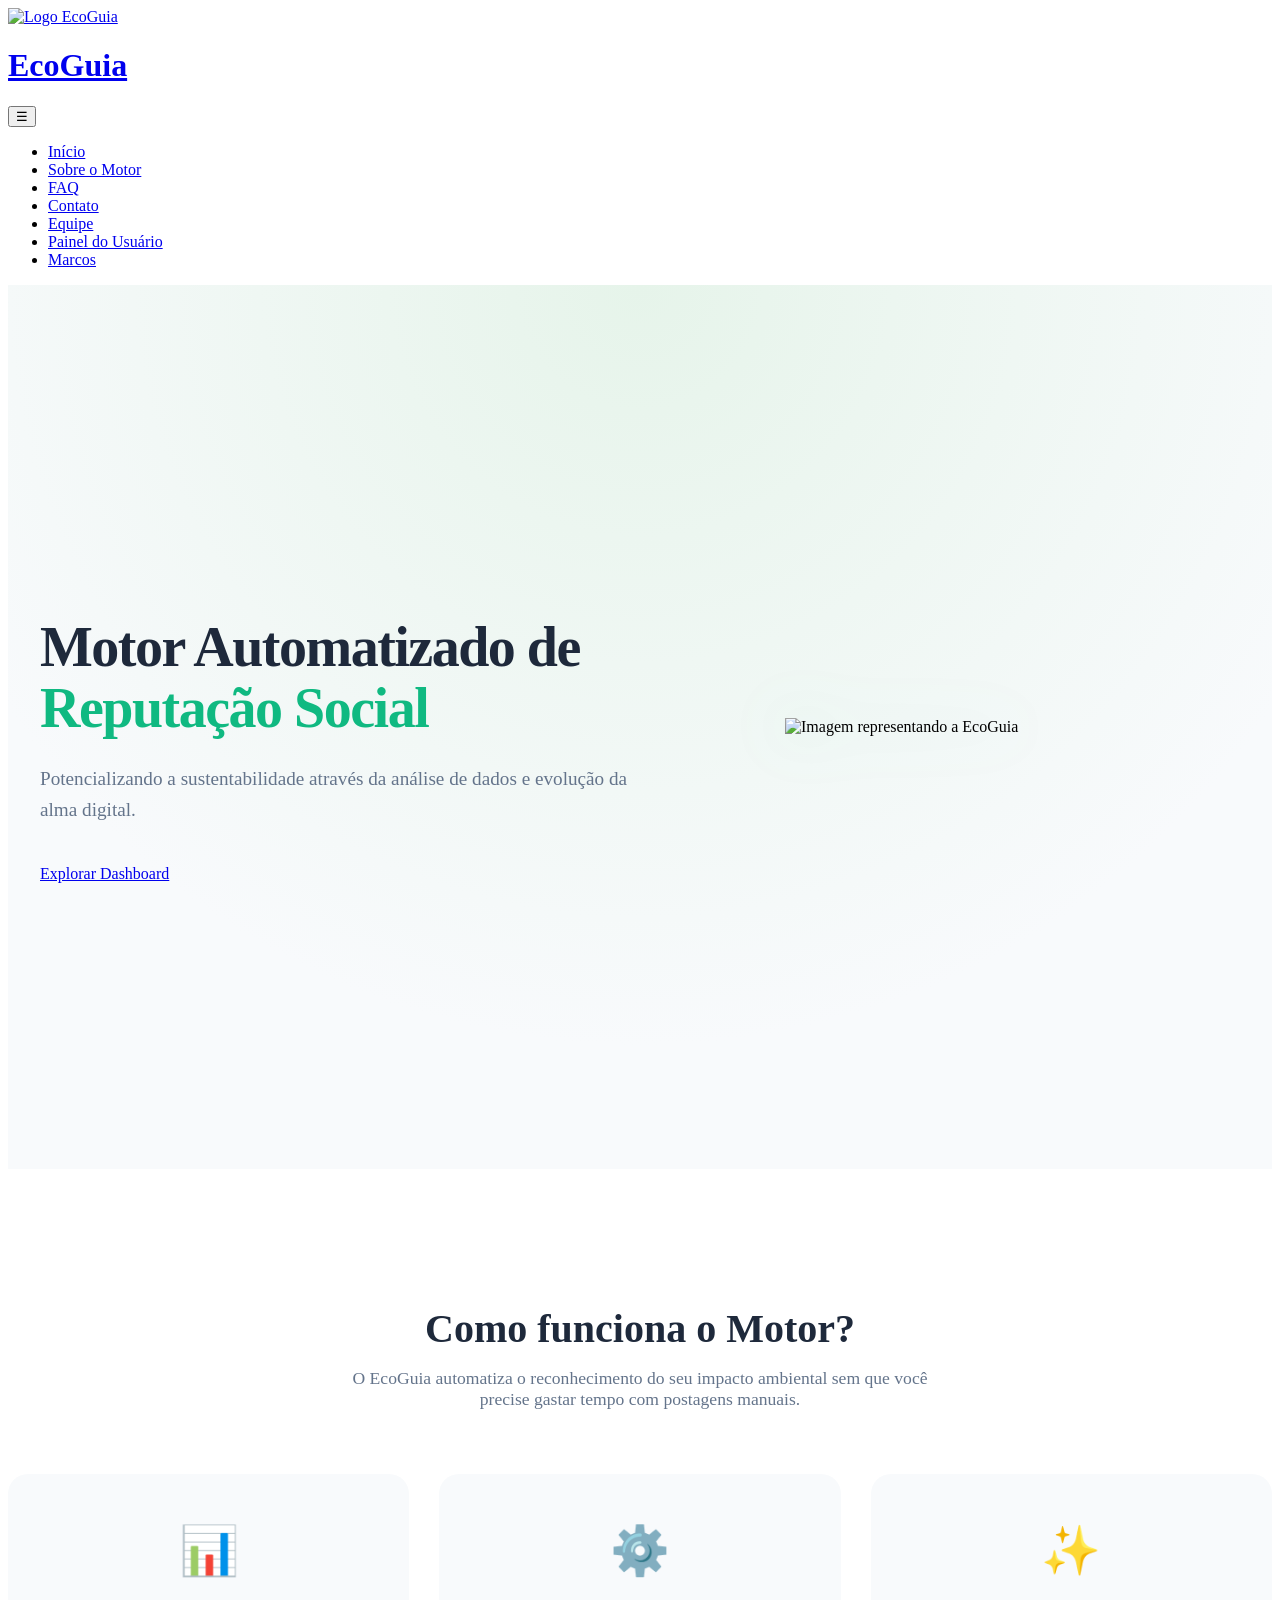
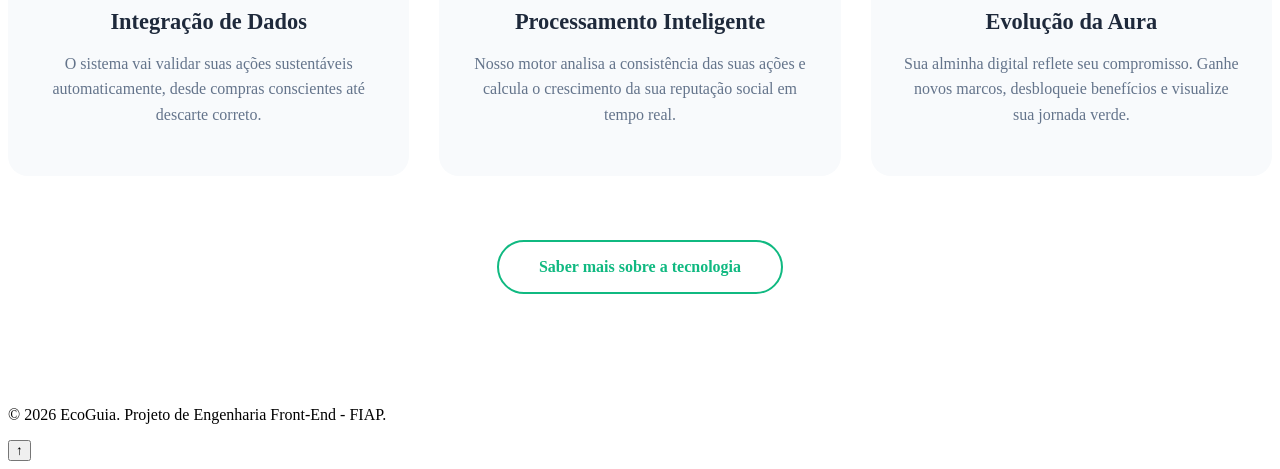
==== html/index.html @ eaea1037 "Adicionando a pagina principal (index) e sua estilização" ====
<!doctype html>
<html lang="pt-BR">
  <head>
    <!-- Configurações do documento, metadados e responsividade -->
    <meta charset="UTF-8" />
    <meta name="viewport" content="width=device-width, initial-scale=1.0" />
    <title>EcoGuia - Motor de Reputação Social</title>

    <!-- Importação das folhas de estilo CSS -->
    <link rel="stylesheet" href="../css/variaveis.css" />
    <link rel="stylesheet" href="../css/global.css" />
    <link rel="stylesheet" href="../css/header-footer.css" />
    <link rel="stylesheet" href="../css/home.css" />
  </head>

  <body>
    <!-- Cabeçalho principal com logotipo e navegação -->
    <header class="cabecalho">
      <div class="container">
        <!-- Logotipo da aplicação -->
        <a href="../html/index.html" class="logo-link">
          <img src="../img/alma.png" alt="Logo EcoGuia" class="logo-img" />
          <h1 class="logo">EcoGuia</h1>
        </a>

        <!-- Botão de menu para dispositivos móveis -->
        <button class="btn-menu-mobile" aria-label="Abrir menu">☰</button>

        <!-- Menu de navegação -->
        <nav class="menu-navegacao">
          <ul>
            <li><a href="../html/index.html">Início</a></li>
            <li><a href="../html/sobre.html">Sobre o Motor</a></li>
            <li><a href="../html/faq.html">FAQ</a></li>
            <li><a href="../html/contato.html">Contato</a></li>
            <li><a href="../html/integrantes.html">Equipe</a></li>

            <li class="separador-menu">
              <a href="../html/solucao-dashboard.html"> Painel do Usuário </a>
            </li>

            <li><a href="../html/marcos.html">Marcos</a></li>
          </ul>
        </nav>
      </div>
    </header>

    <!-- Conteúdo principal da página inicial -->
    <main>
      <!-- Seção principal de destaque (Hero) -->
      <section class="hero">
        <div class="container hero-layout">
          <!-- Área de texto e chamada para ação -->
          <div class="hero-content">
            <h2>
              Motor Automatizado de
              <span class="destaque-verde">Reputação Social</span>
            </h2>

            <p>
              Potencializando a sustentabilidade através da análise de dados e
              evolução da alma digital.
            </p>

            <a href="../html/solucao-dashboard.html" class="btn-primario">
              Explorar Dashboard
            </a>
          </div>

          <!-- Imagem principal de destaque -->
          <div class="hero-imagem">
            <img
              src="../img/alma.png"
              alt="Imagem representando a EcoGuia"
              class="alma-flutuante"
            />
          </div>
        </div>
      </section>
    </main>

    <!-- Seção de apresentação e resumo do funcionamento -->
    <section class="solucao-resumo">
      <div class="container">
        <!-- Cabeçalho da seção -->
        <header class="secao-header">
          <h3>
            Como funciona o
            <span class="destaque-verde">Motor</span>?
          </h3>

          <p>
            O EcoGuia automatiza o reconhecimento do seu impacto ambiental sem
            que você precise gastar tempo com postagens manuais.
          </p>
        </header>

        <!-- Grid de cartões com os pilares da solução -->
        <div class="cards-solucao">
          <!-- Cartão 1: Integração de Dados -->
          <article class="card-item">
            <div class="card-icone">📊</div>

            <h4>Integração de Dados</h4>

            <p>
              O sistema vai validar suas ações sustentáveis automaticamente,
              desde compras conscientes até descarte correto.
            </p>
          </article>

          <!-- Cartão 2: Processamento Inteligente -->
          <article class="card-item">
            <div class="card-icone">⚙️</div>

            <h4>Processamento Inteligente</h4>

            <p>
              Nosso motor analisa a consistência das suas ações e calcula o
              crescimento da sua reputação social em tempo real.
            </p>
          </article>

          <!-- Cartão 3: Evolução da Aura -->
          <article class="card-item">
            <div class="card-icone">✨</div>

            <h4>Evolução da Aura</h4>

            <p>
              Sua alminha digital reflete seu compromisso. Ganhe novos marcos,
              desbloqueie benefícios e visualize sua jornada verde.
            </p>
          </article>
        </div>

        <!-- Rodapé da seção com botão para saber mais -->
        <div class="solucao-footer">
          <a href="sobre.html" class="btn-secundario">
            Saber mais sobre a tecnologia
          </a>
        </div>
      </div>
    </section>

    <!-- Rodapé do site -->
    <footer class="rodape">
      <div class="container">
        <p>&copy; 2026 EcoGuia. Projeto de Engenharia Front-End - FIAP.</p>
      </div>
    </footer>
    <button id="btn-voltar-topo" aria-label="Voltar ao topo">↑</button>
    <!-- Importação de scripts JavaScript -->
    <script src="../js/menu.js"></script>
    <script src="js/script.js"></script>
    <script src="../js/script.js"></script>
  </body>
</html>
---- css/variaveis.css ----
:root {
  /* Cores de Fundo */
  --cor-fundo-principal: #f8fafc;
  --cor-fundo-card: #ffffff;

  /* Cores de Texto */
  --cor-texto-principal: #1e293b;
  --cor-texto-secundario: #64748b;

  /* Cores de Identidade e Ação */
  --cor-primaria: #10b981;
  --cor-primaria-hover: #059669;

  /* Cores de Gamificação e Apoio */
  --cor-destaque-marco: #f59e0b;
  --cor-suporte-b2b: #3b82f6;

  /* Tipografia e Layout */
  --fonte-principal: Arial, Helvetica, sans-serif;
}
---- css/home.css ----
/* ==========================================================================
   1. SEÇÃO HERO (INÍCIO)
   ========================================================================== */

.hero {
  width: 100%;
  min-height: calc(100vh - 80px);
  display: flex;
  align-items: center;
  justify-content: center; /* CORREÇÃO: Força o contêiner Flex a centralizar tudo na tela */
  background: radial-gradient(
    circle at center top,
    #e6f4ea 0%,
    var(--cor-fundo-principal) 70%
  );
  padding: 2rem 0;
}

/* Layout em duas colunas: Texto e Imagem */
.hero-layout {
  display: flex;
  align-items: center;
  justify-content: space-between;
  width: 100%; /* CORREÇÃO: Pega toda a largura disponível... */
  max-width: 1200px; /* CORREÇÃO: ...mas trava no limite do layout original */
  padding: 0 20px; /* CORREÇÃO: Garante uma margem de segurança nas laterais */
  gap: 50px;
}

.hero-content {
  flex: 1.2;
  text-align: left;
  animation: slideInLeft 0.8s ease-out forwards;
}

.hero-imagem {
  flex: 0.8;
  display: flex;
  justify-content: center;
  animation: fadeIn 1.2s ease-out forwards;
}

/* Títulos e Textos do Hero */
.hero h2 {
  color: var(--cor-texto-principal);
  font-size: 3.5rem;
  font-weight: 800;
  margin-bottom: 1.5rem;
  line-height: 1.1;
  letter-spacing: -1.5px;
}

.hero h2 .destaque-verde {
  color: var(--cor-primaria);
}

.hero p {
  color: var(--cor-texto-secundario);
  font-size: 1.2rem;
  margin-bottom: 2.5rem;
  max-width: 600px;
  line-height: 1.6;
}

/* Elemento visual principal: A Alminha Flutuante */
.alma-flutuante {
  max-width: 450px;
  width: 100%;
  filter: drop-shadow(0 0 30px rgba(16, 185, 129, 0.2));
  animation: flutuar 3.5s ease-in-out infinite;
}

/* ==========================================================================
   2. SEÇÃO DE SOLUÇÃO (RESUMO E CARDS)
   ========================================================================== */

.solucao-resumo {
  padding: 6rem 0;
  background-color: var(--cor-fundo-card);
}

.secao-header {
  text-align: center;
  margin-bottom: 4rem;
}

.secao-header h3 {
  font-size: 2.5rem;
  color: var(--cor-texto-principal);
  font-weight: 800;
  margin-bottom: 1rem;
}

.secao-header p {
  color: var(--cor-texto-secundario);
  max-width: 600px;
  margin: 0 auto;
  font-size: 1.1rem;
}

.cards-solucao {
  display: grid;
  grid-template-columns: repeat(auto-fit, minmax(300px, 1fr));
  gap: 30px;
}

.card-item {
  padding: 3rem 2rem;
  background: var(--cor-fundo-principal);
  border-radius: 20px;
  text-align: center;
  border: 1px solid transparent;
  transition:
    transform 0.3s ease,
    box-shadow 0.3s ease,
    border-color 0.3s ease;
}

.card-item:hover {
  transform: translateY(-10px);
  border-color: var(--cor-primaria);
  box-shadow: 0 20px 40px rgba(0, 0, 0, 0.05);
}

.card-icone {
  font-size: 3rem;
  margin-bottom: 1.5rem;
  display: block;
}

.card-item h4 {
  color: var(--cor-texto-principal);
  font-size: 1.4rem;
  margin-bottom: 1rem;
  font-weight: 700;
}

.card-item p {
  color: var(--cor-texto-secundario);
  line-height: 1.6;
  font-size: 1rem;
  margin: 0;
}

/* ==========================================================================
   3. BOTÕES E COMPONENTES AUXILIARES
   ========================================================================== */

.solucao-footer {
  display: flex;
  justify-content: center;
  margin-top: 4rem;
}

.btn-secundario {
  display: inline-block;
  padding: 1rem 2.5rem;
  color: var(--cor-primaria);
  border: 2px solid var(--cor-primaria);
  text-decoration: none;
  border-radius: 50px;
  font-weight: bold;
  font-size: 1rem;
  transition: all 0.3s ease;
}

.btn-secundario:hover {
  background-color: var(--cor-primaria);
  color: #ffffff;
  box-shadow: 0 10px 20px rgba(16, 185, 129, 0.2);
  transform: translateY(-3px);
}

/* ==========================================================================
   4. ANIMAÇÕES (KEYFRAMES)
   ========================================================================== */

@keyframes flutuar {
  0%,
  100% {
    transform: translateY(0);
  }
  50% {
    transform: translateY(-25px);
  }
}

@keyframes slideInLeft {
  from {
    opacity: 0;
    transform: translateX(-50px);
  }
  to {
    opacity: 1;
    transform: translateX(0);
  }
}

@keyframes fadeIn {
  from {
    opacity: 0;
  }
  to {
    opacity: 1;
  }
}

/* ==========================================================================
   5. RESPONSIVIDADE (MOBILE, TABLET E DESKTOP)
   ========================================================================== */

/* Layout funcional no Mobile (até 767px - Cobre perfeitamente o critério de 480px) */
@media (max-width: 767px) {
  .hero-layout {
    flex-direction: column-reverse;
    text-align: center;
    gap: 30px;
  }

  .hero-content {
    text-align: center;
  }

  .hero h2 {
    font-size: 2.2rem;
  }

  .hero p {
    margin: 0 auto 2rem auto;
    font-size: 1rem;
  }

  .alma-flutuante {
    max-width: 250px;
  }

  .solucao-resumo {
    padding: 4rem 0;
  }

  .secao-header h3 {
    font-size: 2rem;
  }
}

/* Layout adaptado para Tablet (≥768px a 991px) */
@media (min-width: 768px) and (max-width: 991px) {
  .hero-layout {
    flex-direction: column-reverse;
    text-align: center;
    gap: 40px;
  }

  .hero-content {
    text-align: center;
  }

  .hero h2 {
    font-size: 3rem;
  }

  .hero p {
    margin: 0 auto 2rem auto;
  }

  .alma-flutuante {
    max-width: 320px;
  }
}

/* Layout consistente no Desktop (≥992px) */
@media (min-width: 992px) {
  /* No desktop, o comportamento já está garantido pelas regras base no topo do arquivo.
     As travas de segurança (max-width: 1200px e justify-content: center) blindaram o design. */
}
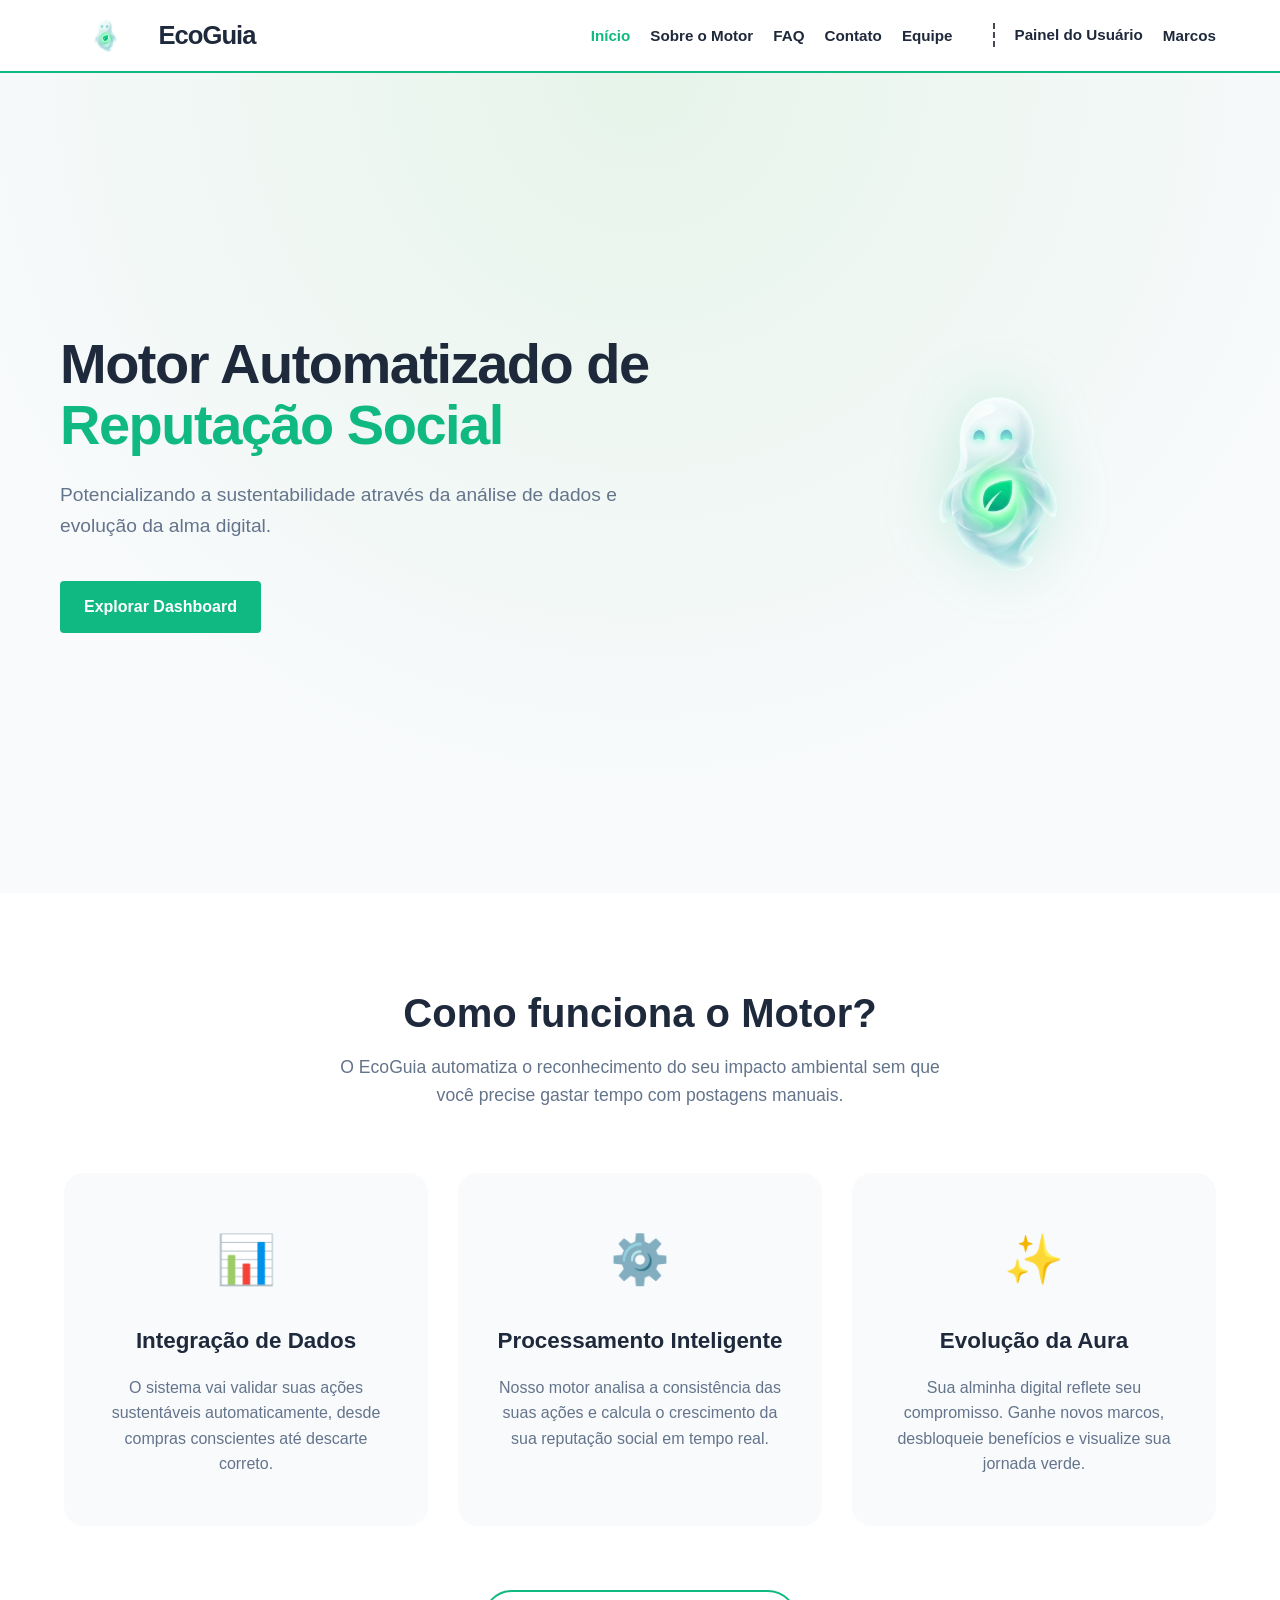
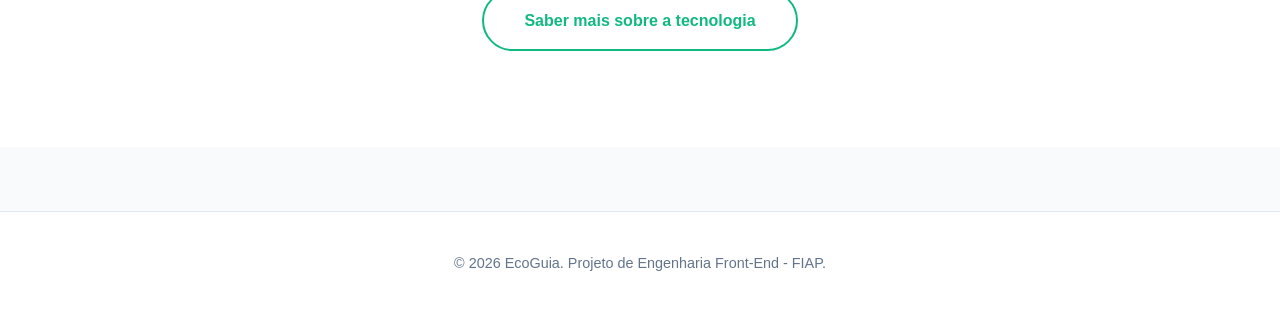
==== commit ab9bf4a0: "Novas funcionalidades, indicador de qual pagina está selecionada" ====
--- a/html/index.html
+++ b/html/index.html
@@ -29,7 +29,7 @@
         <!-- Menu de navegação -->
         <nav class="menu-navegacao">
           <ul>
-            <li><a href="../html/index.html">Início</a></li>
+            <li><a href="../html/index.html" class="ativo">Início</a></li>
             <li><a href="../html/sobre.html">Sobre o Motor</a></li>
             <li><a href="../html/faq.html">FAQ</a></li>
             <li><a href="../html/contato.html">Contato</a></li>
--- a/css/global.css
+++ b/css/global.css
@@ -0,0 +1,137 @@
+/* Reset e Configurações Globais */
+* {
+  margin: 0;
+  padding: 0;
+  box-sizing: border-box;
+}
+
+body {
+  background-color: var(--cor-fundo-principal);
+  color: var(--cor-texto-principal);
+  font-family: var(--fonte-principal);
+  line-height: 1.6;
+  overflow-x: hidden; /* Evita scroll horizontal acidental */
+}
+
+.container {
+  width: 90%;
+  max-width: 1200px;
+  margin: 0 auto;
+}
+
+/* Tipografia Padrão */
+h1,
+h2,
+h3 {
+  margin-bottom: 1rem;
+  line-height: 1.2;
+}
+
+/* Botões Globais */
+.btn-primario {
+  display: inline-block;
+  background-color: var(--cor-primaria);
+  color: #ffffff;
+  padding: 0.8rem 1.5rem;
+  text-decoration: none;
+  border-radius: 4px;
+  font-weight: bold;
+  transition: 0.3s;
+  border: none;
+  cursor: pointer;
+}
+
+.btn-primario:hover {
+  background-color: var(--cor-primaria-hover);
+}
+
+/* ==========================================================================
+   EXPLICAÇÃO TÉCNICA (DASHBOARD E MARCOS)
+   ========================================================================== */
+
+.explicacao-tecnica {
+  margin-top: 4rem;
+  padding-top: 3rem;
+  border-top: 1px solid #e2e8f0;
+  width: 100%;
+}
+
+.header-explicacao h3 {
+  font-size: 1.8rem;
+  color: var(--cor-texto-principal);
+  margin-bottom: 2rem;
+  text-align: center;
+}
+
+.conteudo-explicacao {
+  display: grid;
+  grid-template-columns: repeat(auto-fit, minmax(300px, 1fr));
+  gap: 2rem;
+}
+
+.bloco-texto {
+  background-color: var(--cor-fundo-card, #ffffff);
+  padding: 2rem;
+  border-radius: 16px;
+  border: 1px solid #e2e8f0;
+  box-shadow: 0 4px 6px -1px rgba(0, 0, 0, 0.05);
+}
+
+.bloco-texto h4 {
+  color: var(--cor-primaria, #10b981);
+  margin-bottom: 1rem;
+  font-size: 1.2rem;
+  font-weight: 700;
+}
+
+.bloco-texto p {
+  color: var(--cor-texto-secundario);
+  line-height: 1.6;
+  font-size: 1rem;
+}
+
+/* ==========================================================================
+   BOTÃO VOLTAR AO TOPO
+   ========================================================================== */
+#btn-voltar-topo {
+  position: fixed;
+  bottom: 30px;
+  right: 30px;
+  display: none; /* Escondido por padrão */
+  background-color: var(--cor-primaria, #10b981);
+  color: #ffffff;
+  border: none;
+  border-radius: 50%;
+  width: 50px;
+  height: 50px;
+  font-size: 1.5rem;
+  font-weight: bold;
+  cursor: pointer;
+  box-shadow: 0 4px 10px rgba(0, 0, 0, 0.15);
+  z-index: 1000;
+  transition:
+    transform 0.3s ease,
+    background-color 0.3s ease;
+}
+
+#btn-voltar-topo:hover {
+  background-color: #059669; /* Tom mais escuro no hover */
+  transform: translateY(-5px);
+}
+
+/* Classe ativada pelo JavaScript para mostrar o botão */
+#btn-voltar-topo.mostrar {
+  display: block;
+  animation: fadeIn 0.3s ease-in-out;
+}
+
+@keyframes fadeIn {
+  from {
+    opacity: 0;
+    transform: translateY(10px);
+  }
+  to {
+    opacity: 1;
+    transform: translateY(0);
+  }
+}
--- a/css/header-footer.css
+++ b/css/header-footer.css
@@ -0,0 +1,199 @@
+/* ==========================================================================
+   1. CABEÇALHO E LOGO (HEADER)
+   ========================================================================== */
+
+.cabecalho {
+  background-color: var(--cor-fundo-card);
+  border-bottom: 2px solid var(--cor-primaria);
+  padding: 0.8rem 0;
+  position: sticky;
+  top: 0;
+  z-index: 1000;
+}
+
+.cabecalho .container {
+  display: flex;
+  justify-content: space-between;
+  align-items: center;
+}
+
+.logo-link {
+  display: flex;
+  align-items: center;
+  gap: 12px;
+  text-decoration: none;
+  line-height: 1;
+}
+
+.logo {
+  color: var(--cor-texto-principal);
+  font-size: 1.6rem;
+  font-weight: 800;
+  letter-spacing: -1px;
+  margin: 0;
+  padding: 0;
+  display: flex;
+  align-items: center;
+}
+
+.logo-img {
+  height: 45px;
+  width: auto;
+  display: block; /* Remove o espaço extra de elementos 'inline' */
+}
+
+/* ==========================================================================
+   2. NAVEGAÇÃO E SEPARADOR (DESKTOP)
+   ========================================================================== */
+
+.menu-navegacao ul {
+  display: flex;
+  align-items: center;
+  list-style: none;
+  gap: 20px;
+}
+
+.menu-navegacao a {
+  text-decoration: none;
+  color: var(--cor-texto-principal);
+  font-weight: bold;
+  font-size: 0.95rem;
+  transition: color 0.3s ease;
+  position: relative;
+}
+
+.menu-navegacao a:hover {
+  color: var(--cor-primaria);
+}
+
+.menu-navegacao a.ativo {
+  color: var(--cor-primaria); /* Usa a sua variável correta */
+}
+
+.separador-menu {
+  margin-left: 20px;
+  padding-left: 20px;
+  border-left: 2px dashed #454a52;
+  height: 24px;
+  display: flex;
+  align-items: center;
+}
+
+/* ==========================================================================
+   3. BOTÃO MENU HAMBÚRGUER
+   ========================================================================== */
+
+.btn-menu-mobile {
+  display: none;
+  background: none;
+  border: none;
+  font-size: 2rem;
+  cursor: pointer;
+}
+
+/* ==========================================================================
+   4. RODAPÉ (FOOTER)
+   ========================================================================== */
+
+.rodape {
+  background-color: var(--cor-fundo-card);
+  text-align: center;
+  padding: 2.5rem 0;
+  margin-top: 4rem;
+  border-top: 1px solid #e2e8f0;
+  color: var(--cor-texto-secundario);
+  font-size: 0.9rem;
+}
+
+/* ==========================================================================
+   5. RESPONSIVIDADE (MOBILE, TABLET E DESKTOP)
+   ========================================================================== */
+
+/* Layout funcional no Mobile (até 480px) */
+@media (max-width: 480px) {
+  .cabecalho {
+    padding: 0.5rem 0; /* Ajuste fino de respiro para não ocupar tanto espaço no mobile */
+  }
+
+  .logo {
+    font-size: 1.4rem; /* Reduz a fonte do logo levemente em telas muito pequenas */
+  }
+
+  .logo-img {
+    height: 38px; /* Proporção ideal da alminha para o mobile */
+  }
+}
+
+/* Estrutura do Menu Mobile e Tablet (Até 991px) */
+@media (max-width: 991px) {
+  .btn-menu-mobile {
+    display: block;
+  }
+
+  .menu-navegacao {
+    display: none;
+    width: 100%;
+    position: absolute;
+    top: 100%;
+    left: 0;
+    background: var(--cor-fundo-card);
+    flex-direction: column;
+    border-bottom: 2px solid var(--cor-primaria);
+    box-shadow: 0 10px 15px rgba(0, 0, 0, 0.1);
+    z-index: 1000;
+  }
+
+  .menu-navegacao.ativo {
+    display: flex;
+  }
+
+  .menu-navegacao ul {
+    flex-direction: column;
+    gap: 0;
+    width: 100%;
+    padding: 0;
+    margin: 0;
+  }
+
+  .menu-navegacao li {
+    border-top: 1px solid #f1f1f1;
+    text-align: center;
+    width: 100%;
+  }
+
+  .menu-navegacao a {
+    padding: 1.2rem;
+    display: block;
+    width: 100%;
+  }
+
+  .menu-navegacao a.ativo {
+    color: var(--cor-primaria);
+  }
+
+  /* Limpeza do separador tracejado em telas menores */
+  .separador-menu {
+    margin-left: 0 !important;
+    padding-left: 0 !important;
+    border-left: none !important;
+    border-top: 1px solid #f1f1f1 !important;
+    width: 100%;
+    display: block !important;
+    height: auto !important;
+  }
+}
+
+/* Layout adaptado para Tablet (≥768px a 991px) */
+@media (min-width: 768px) and (max-width: 991px) {
+  /* A lógica do menu hambúrguer é mantida para otimizar espaço. 
+     Este bloco cumpre a exigência de formatação específica para tablet. */
+  .rodape {
+    padding: 3rem 0; /* Aumenta a área de respiro no rodapé em tablets */
+  }
+}
+
+/* Layout consistente no Desktop (≥992px) */
+@media (min-width: 992px) {
+  /* No desktop, o menu padrão em linha é mantido e o botão hambúrguer 
+     fica oculto automaticamente fora dos media queries menores. */
+}
